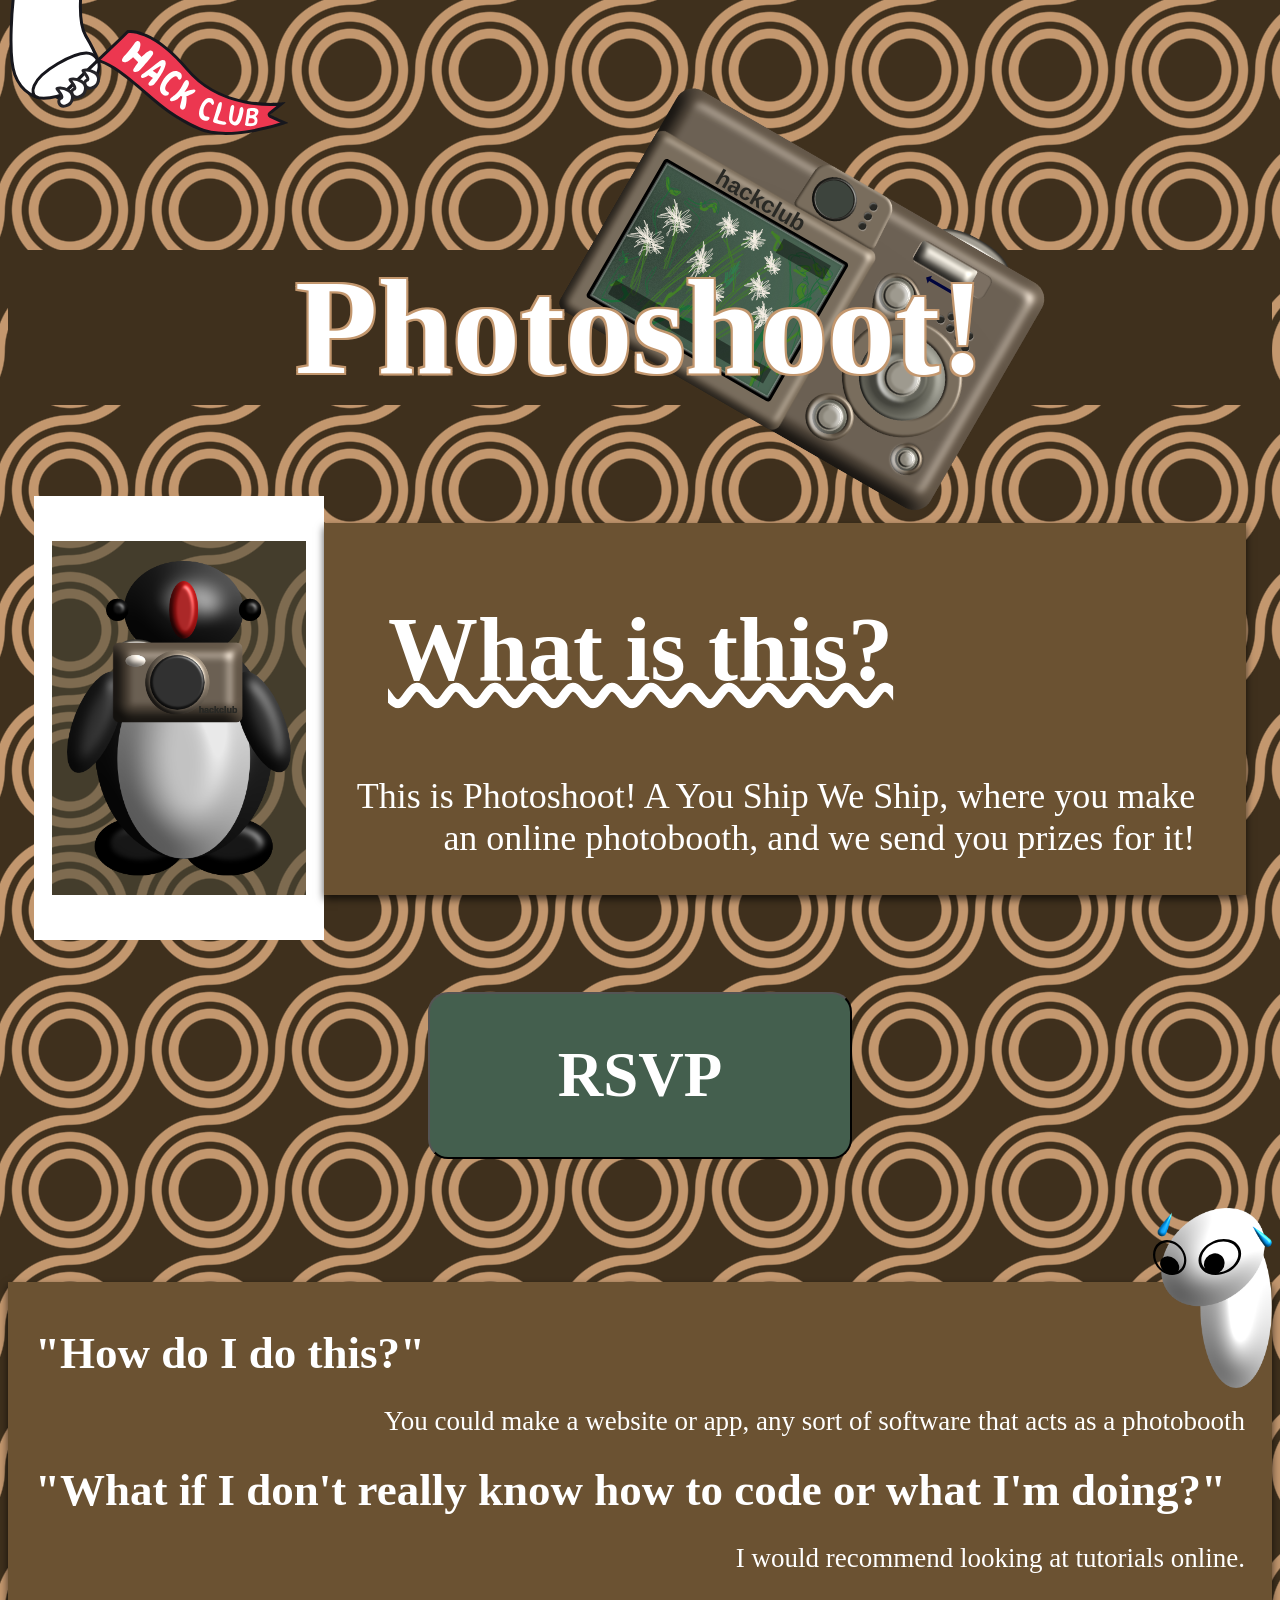
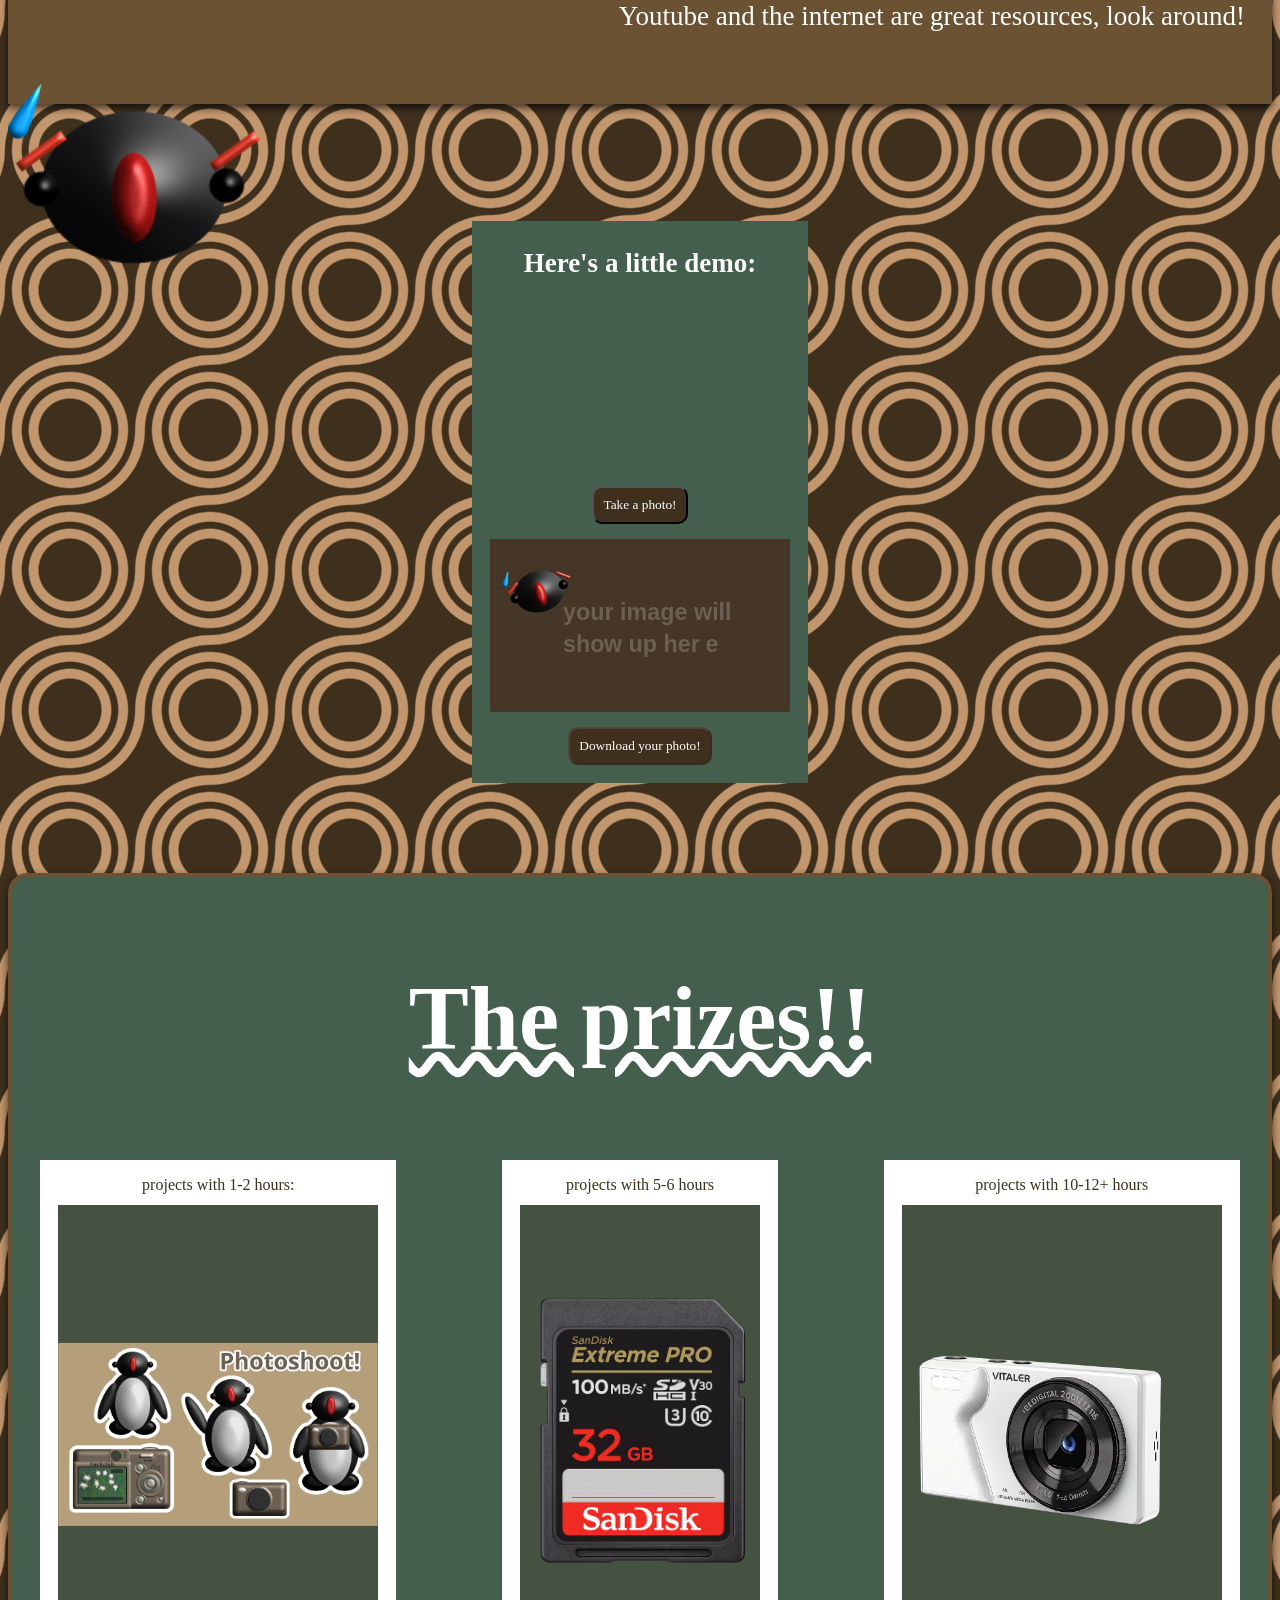
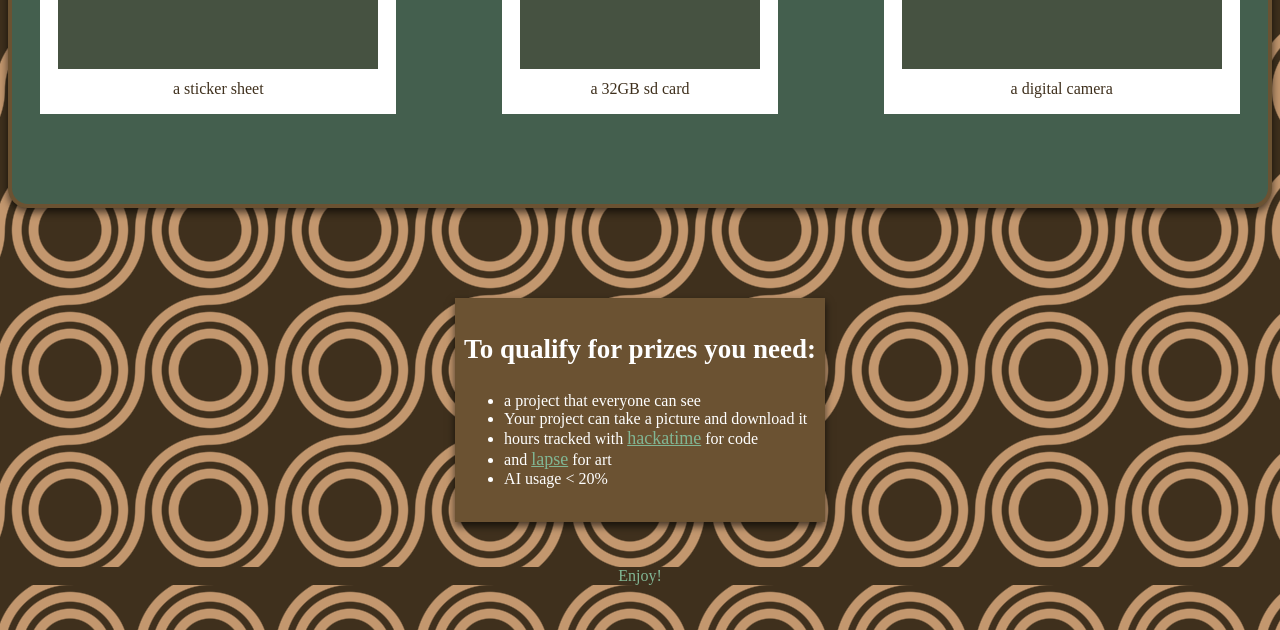
==== index.html @ 66757e3f "changed names to see if this fixes deployment" ====
<!DOCTYPE html>
<html lang="en">
    <head>
        <meta charset="UTF-8" />
        <meta name="viewport" content="width=device-width, initial-scale=1.0" />
        <title>Photoshoot!</title>
        <script src="camera.js" defer></script>
        <link rel="stylesheet" type="text/css" href="style.css" />
    </head>
    <body>
        <div id="hcflag">
            <a href="https://hackclub.com/">
                <img src="imgs/flag-orpheus-top.svg" alt="link to hackclub website"/>
            </a>
        </div>
        <div id="titleContainer">
            <h1>Photoshoot!</h1>
            <div id="camContainer">
                <img src="imgs/camera.svg"/>
            </div>
        </div>           

        <div id="whatIsContainer">
        <div id="polaroidContainer">
            <img src="imgs/polaroid.svg"/>
        </div>  
        <div id="whatIsText">          
            <h2>What is this?</h2>
            <p>This is Photoshoot! A You Ship We Ship, where you make an online photobooth, and we send you prizes for it!</p>
        </div>
        </div>
        <div id="centerBtn">
            <button id="rsvp">RSVP</button>   
        </div>  

        <div id="howContainer">
            <div id="howContainerImgO">
                <img src="imgs/orpheusWorry.svg"/>
            </div>
            <div id="howContainerText">
                <h3>"How do I do this?"</h3>
                <p>You could make a website or app, any sort of software that acts as a photobooth</p>
                <h3 >"What if I don't really know how to code or what I'm doing?"</h3>
                <p>I would recommend looking at tutorials online.</p>
                <p>Youtube and the internet are great resources, look around!</p>
            </div>
            <div id="howContainerImgP">
                <img src="imgs/polaroidWorry.svg"/>
            </div>
        </div>

        <div id="photobooth">
            <h3>Here's a little demo:</h3>
            <video id="video" autoplay playsinline></video>
            <button id="cameraBtn">Take a photo!</button>
            <canvas id="canvas"></canvas>
            <img src="imgs/placeholder.svg" id="photo" alt="Your photo will show up here"/>
            <button id="downloadBtn">Download your photo!</button>
        </div>

        <div id="prizeContainer">
            <h3>The prizes!!</h3>
            <div id="prizes">
                <div class="prize">
                    <p>projects with 1-2 hours:</p>
                    <img src="imgs/stickersheet.svg"/>
                    <p class="name">a sticker sheet</p>
                </div>
                <div class="prize">
                    <p>projects with 5-6 hours</p>
                    <img src="imgs/sdcard.png"/>
                    <p class="name">a 32GB sd card</p>
                </div>
                <div class="prize">
                    <p>projects with 10-12+ hours</p>
                    <img src="imgs/digicam.png"/>
                    <p class="name">a digital camera</p>
                </div>
            </div>
        </div>

        <div id="qualifyContainer">
            <h3>To qualify for prizes you need:</h3>
            <ul>
            <li>a project that everyone can see</li>
            <li>Your project can take a picture and download it</li>
            <li>hours tracked with <a href="https://hackatime.hackclub.com/">hackatime</a> for code</li>
            <li>and <a href="https://lapse.hackclub.com/">lapse</a> for art</li>
            <li>AI usage < 20%</li>
        </ul>
        </div>
        <div id="end">
            <p>Enjoy!</p>
        </div>
    </body>
</html>
---- style.css ----
@font-face {
    font-family: "Noto";
    src: url(/photoshoot/font/NotoSans-VariableFont_wdth,wght.ttf) format("truetype");
}

*{
    font-family: "Noto";
}

canvas {
    display: none;
}

body {
    color: #ffffff;
  --s: 70px; /* control the size*/
  --c1: #c3976e;
  --c2: #3f301d;
  
  --_l: #0000 46%,var(--c1) 47% 53%,#0000 54%;
  background:
    radial-gradient(100% 100% at 100% 100%,var(--_l)) var(--s) var(--s),
    radial-gradient(100% 100% at 0    0   ,var(--_l)) var(--s) var(--s),
    radial-gradient(100% 100%,#0000 22%,var(--c1) 23% 29%, #0000 30% 34%,var(--c1) 35% 41%,#0000 42%),
    var(--c2);
  background-size: calc(var(--s)*2) calc(var(--s)*2);

  
}

#hcflag {
    margin-top: -10px;
}



h1 {
    font-size: 15vh;
    text-align: center;
    text-shadow: -2px -2px 0 #c3976e, 2px -2px 0 #c3976e,
          -2px 2px 0 #c3976e, 2px 2px 0 #c3976e; color: white;   
          z-index: 4;
}

#centerBtn {
    display: flex;
    justify-content: center;
    align-items: center;
    height: 20vh;
}
#rsvp {

    font-size: 7vh;
    font-weight: bolder;
    border-radius: 20px;
    align-items: center;
    background-color: #445F4E;
    padding: 5vh 10vw;
    color: #ffffff;
    transition: 200ms;
}
#rsvp:hover {
    background-color: #5f866d;
}

#titleContainer {
    position: relative;
    background-color: #3f301d;
    z-index: 0;
}

#camContainer {
    position: absolute;
    top: -10vh;
    right: 20vw;
    rotate: 30deg;
    z-index: -1;
}

#camContainer:hover {
    rotate: -20deg;
}

#camContainer img {
    max-height: fit-content;
    min-height: 30vh;
}

#whatIsContainer {
    margin-top: 5vh;
    margin-bottom: 5vh;
}

#polaroidContainer {
    display: grid;
    place-items: center;
    background-color: #4948388e;
    border: solid 2vh white;
    border-top: solid 5vh white;
    border-bottom: solid 5vh white;
    margin-left: 2vw;
}

#polaroidContainer img {
    max-height: 35vh;
    min-height: 30vh;
    display: inline;
}

#whatIsContainer {
    display: grid;
    grid-template-columns: 1fr 3fr;
}

#whatIsText{
    background-color: #6b5232;

    margin-right: 2vw;
    box-shadow: 0px 4px 8px 0px rgba(0, 0, 0, 0.664);
    margin-top: 3vh;
    margin-bottom: 5vh;
}
#whatIsText h2 {
    font-size: 10vh;
    text-align: left;
    margin-left: 5vw;
    text-decoration: underline wavy;
}

#whatIsText p {
    font-size: 4vh;
    text-align: right;
    margin-right: 4vw;
}

#prizeContainer {
    margin-top: 10vh;
    margin-bottom: 10vh;
    background-color: #445F4E;
    padding-bottom: 10vh;
    border-radius: 20px;
    border: #6b5232 0.5vh solid;
    box-shadow: 0px 4px 8px 0px rgba(0, 0, 0, 0.664);
}

#prizeContainer h3 {
    text-align: center;
    font-size: 10vh;
    text-decoration: underline wavy;
}

#prizes {
    display: grid;
    grid-template-columns: repeat(auto-fit, minmax(250px, 1fr));
    justify-items: center;
    gap: 1vh;
}
.prize {
    text-align: center;

    background-color: #4948388e;
    border: solid 2vh white;
    border-top: solid 5vh white;
    border-bottom: solid 5vh white;
}

.prize img {
    width: 100%;
    max-width: 25vw;
    height: 40vh;
    object-fit: contain;
}

.prize p {
    transform: translatey(-5vh);  
    color: #3f301d;  
}
p.name{
    transform: translateY(5vh);
}

#howContainer {
    margin-top: 10vh;
    margin-bottom: 10vh;
    position: relative;
    padding-top: 3vh;
    padding-bottom: 3vh;

}

#howContainerImgO{
    position: absolute;
    top: -10%;
    transform: translateY(0%);
}

#howContainerImgP{
    position: absolute;
    top: 90%;
    transform: translateY(0%);
} 

#howContainerImgP {
    left: 0;
}

#howContainerImgO{
    right: 0;
}

#howContainerImgO img{
    max-height: 30vh;
    min-height: 20vh;
}

#howContainerImgP img{
    max-height: 30vh;
    min-height: 20vh;
}

#howContainer h3{
    font-size: 5vh;
    font-weight: bolder;
    text-align: left;  
    margin-left: 3vh;  
    display: inline;
}

#howContainer p{
    font-size: 3vh;
    text-align: right;
    margin-right: 3vh;
}

#howContainerText {
    background-color: #6b5232;
    box-shadow: 0px 4px 8px 0px rgba(0, 0, 0, 0.664);
    padding-bottom: 5vh;
    padding-top: 5vh;
}



#qualifyContainer {
    background-color: #6b5232;
    margin-left: 2vw;
    box-shadow: 0px 4px 8px 0px rgba(0, 0, 0, 0.664);
    margin-top: 3vh;
    margin-bottom: 5vh;
    width: fit-content;
    flex-direction: column;
    margin: auto;
    padding-top: 1vh;
    padding-bottom: 2vh;
    padding-left: 1vh;
    padding-right: 1vh;
}

#qualifyContainer h3{
    font-size: 3vh;
}

#qualifyContainer a{
    font-size: 2vh;
    color: #81b694;
}

#photobooth {
    background-color: #445F4E;
    display: flex;
    width: fit-content;
    flex-direction: column;
    align-items: center;
    text-align: center;
    gap: 15px;
    margin: 0 auto;
    padding-left: 2vh;
    padding-right: 2vh;
    padding-bottom: 2VH;
}

#photobooth h3{
    font-size: 3VH;
}

#photobooth button{
    padding: 1vh;
    border-radius: 10px;
    background-color: #3f301d;
    color: #ffffff;
    transition: 200ms;
}

#photobooth button:hover{
    background-color: #6b5232;
}

#end {
    text-align: center;
    margin-bottom: 5vh;
    margin-top: 5vh;
    color: #81b694;
    background-color: #3f301d;
}
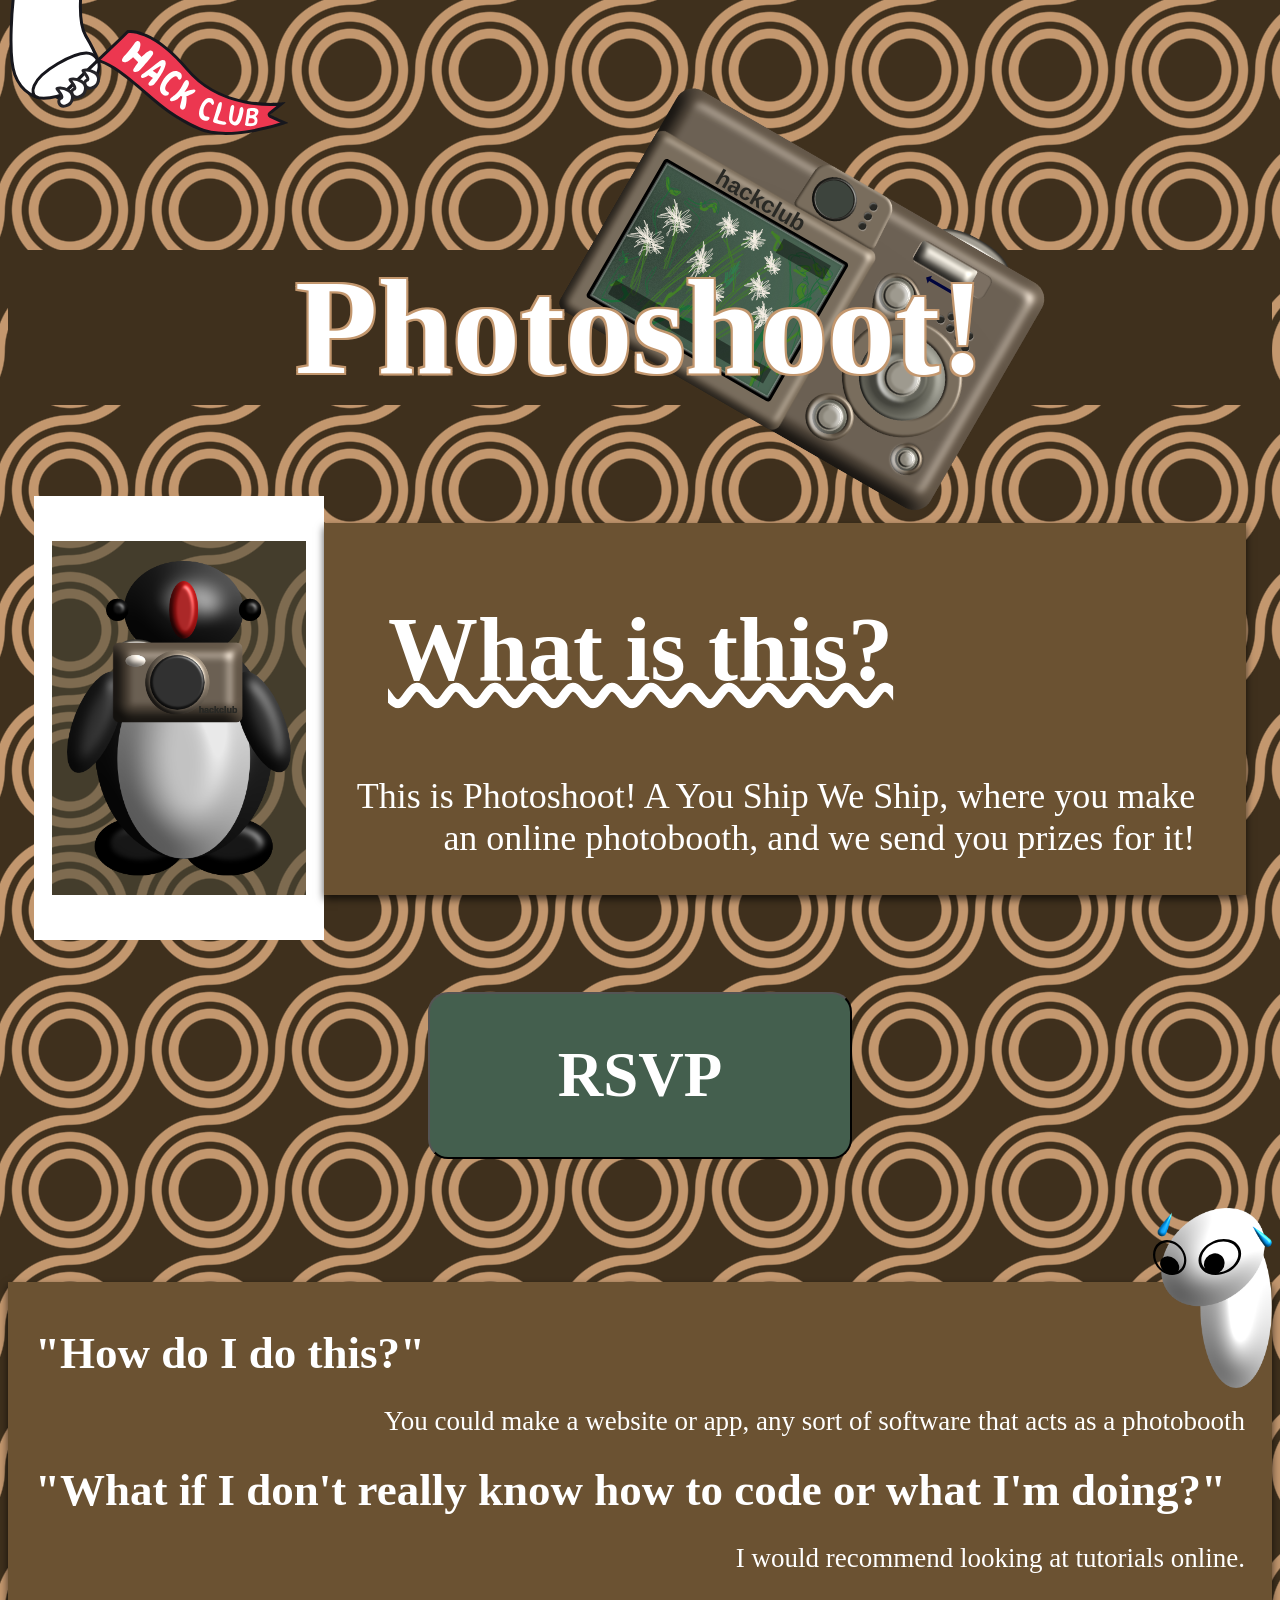
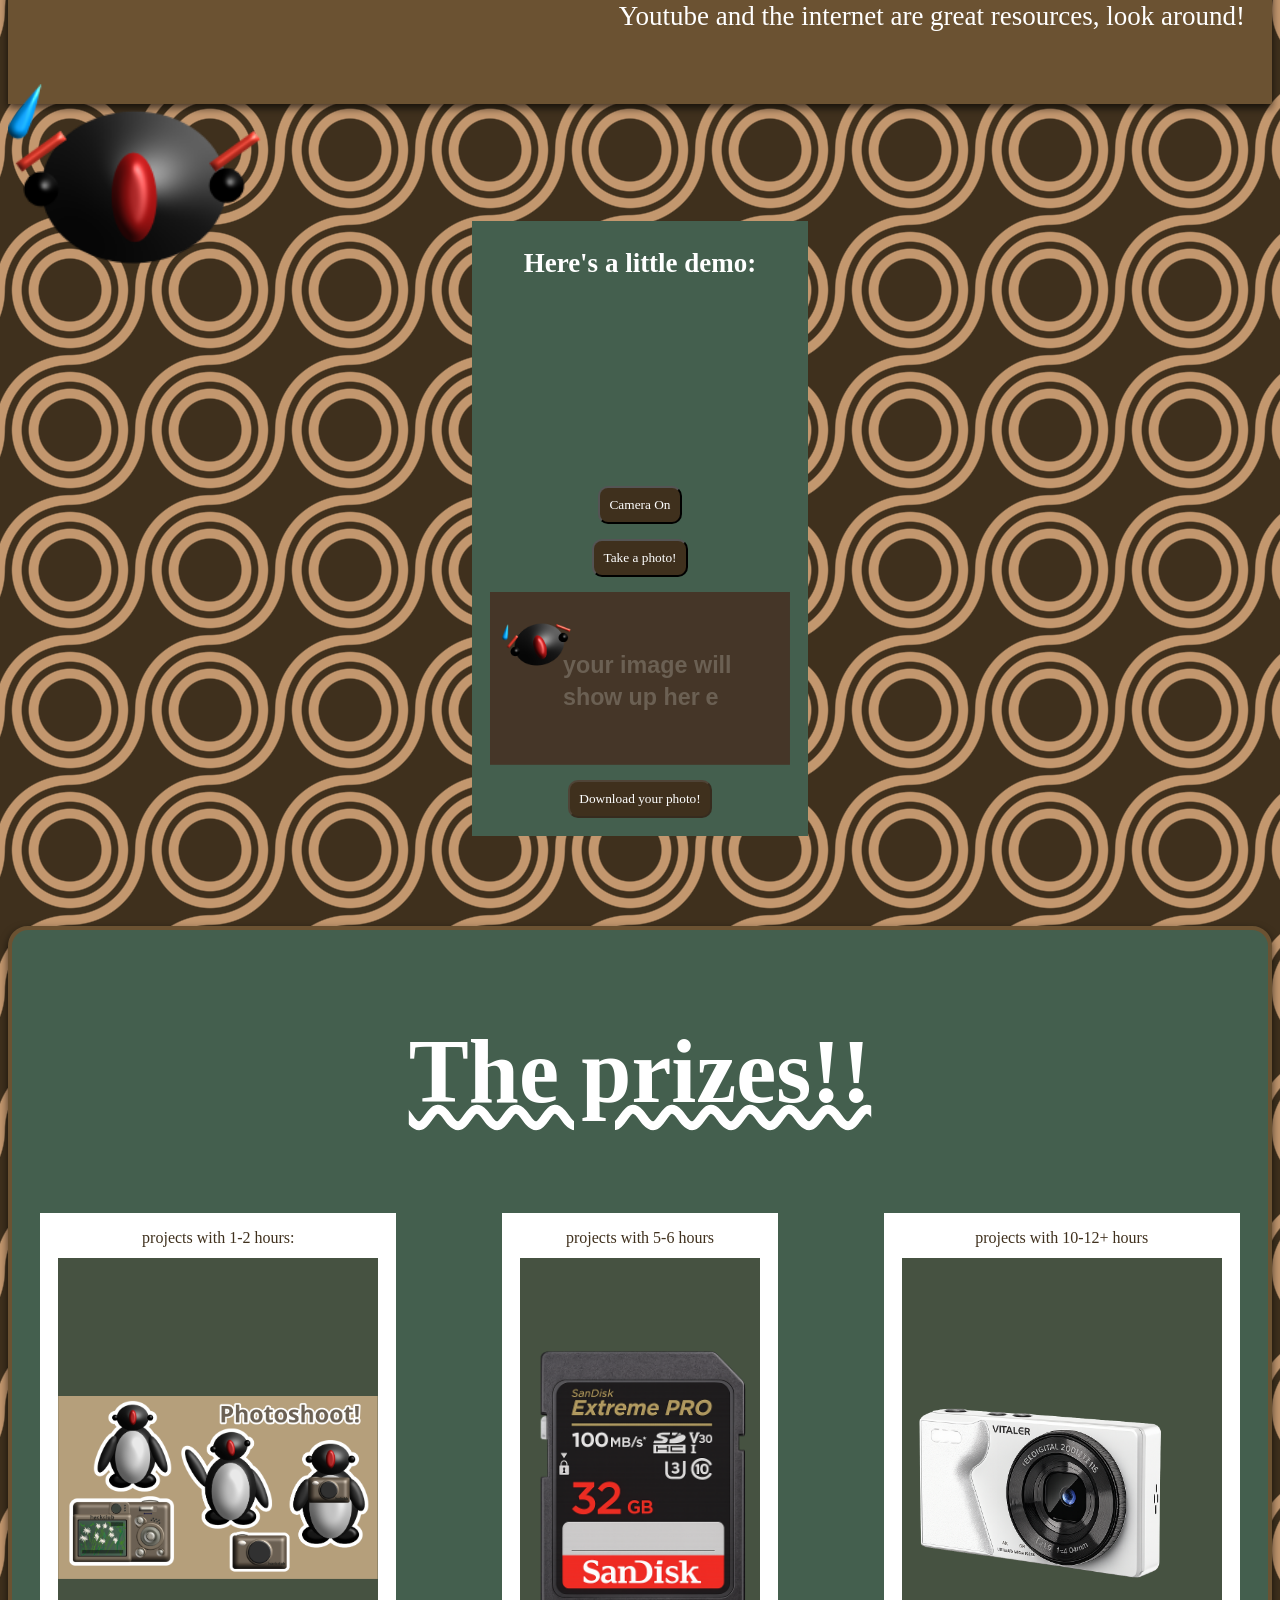
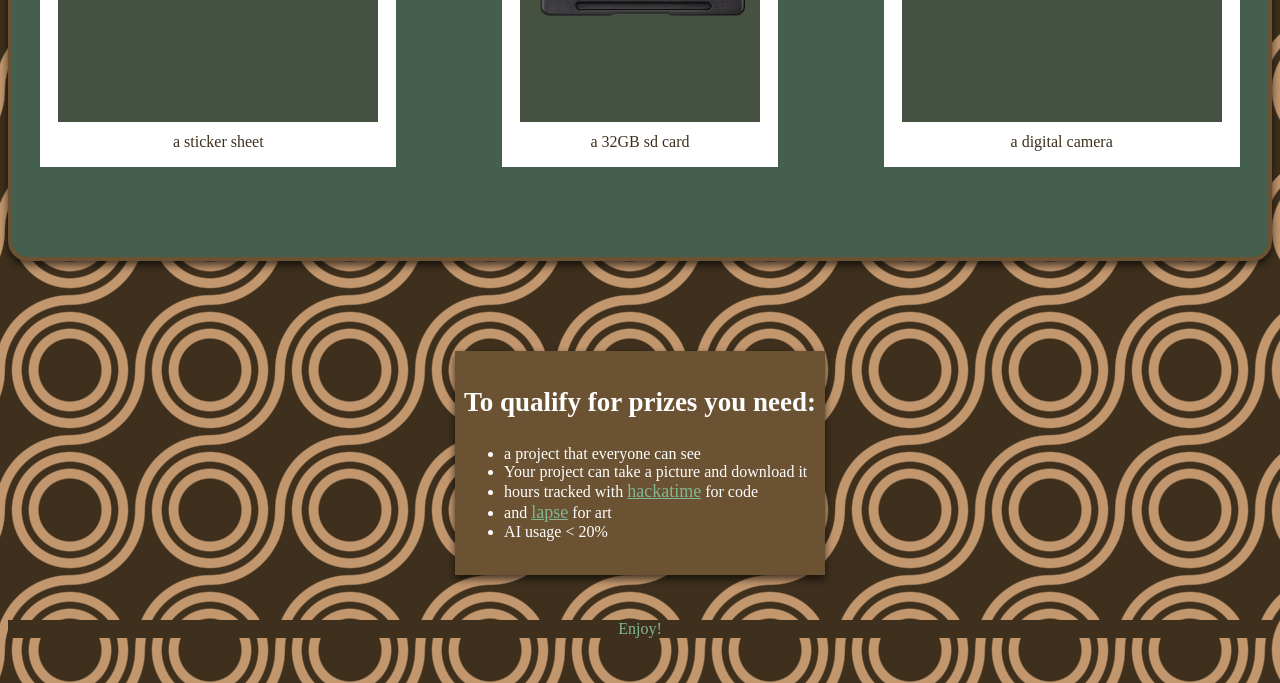
==== commit 5ddc9f9f: "should fix video issue" ====
--- a/index.html
+++ b/index.html
@@ -52,6 +52,7 @@
         <div id="photobooth">
             <h3>Here's a little demo:</h3>
             <video id="video" autoplay playsinline></video>
+            <button id="onBtn">Camera On</button>
             <button id="cameraBtn">Take a photo!</button>
             <canvas id="canvas"></canvas>
             <img src="imgs/placeholder.svg" id="photo" alt="Your photo will show up here"/>
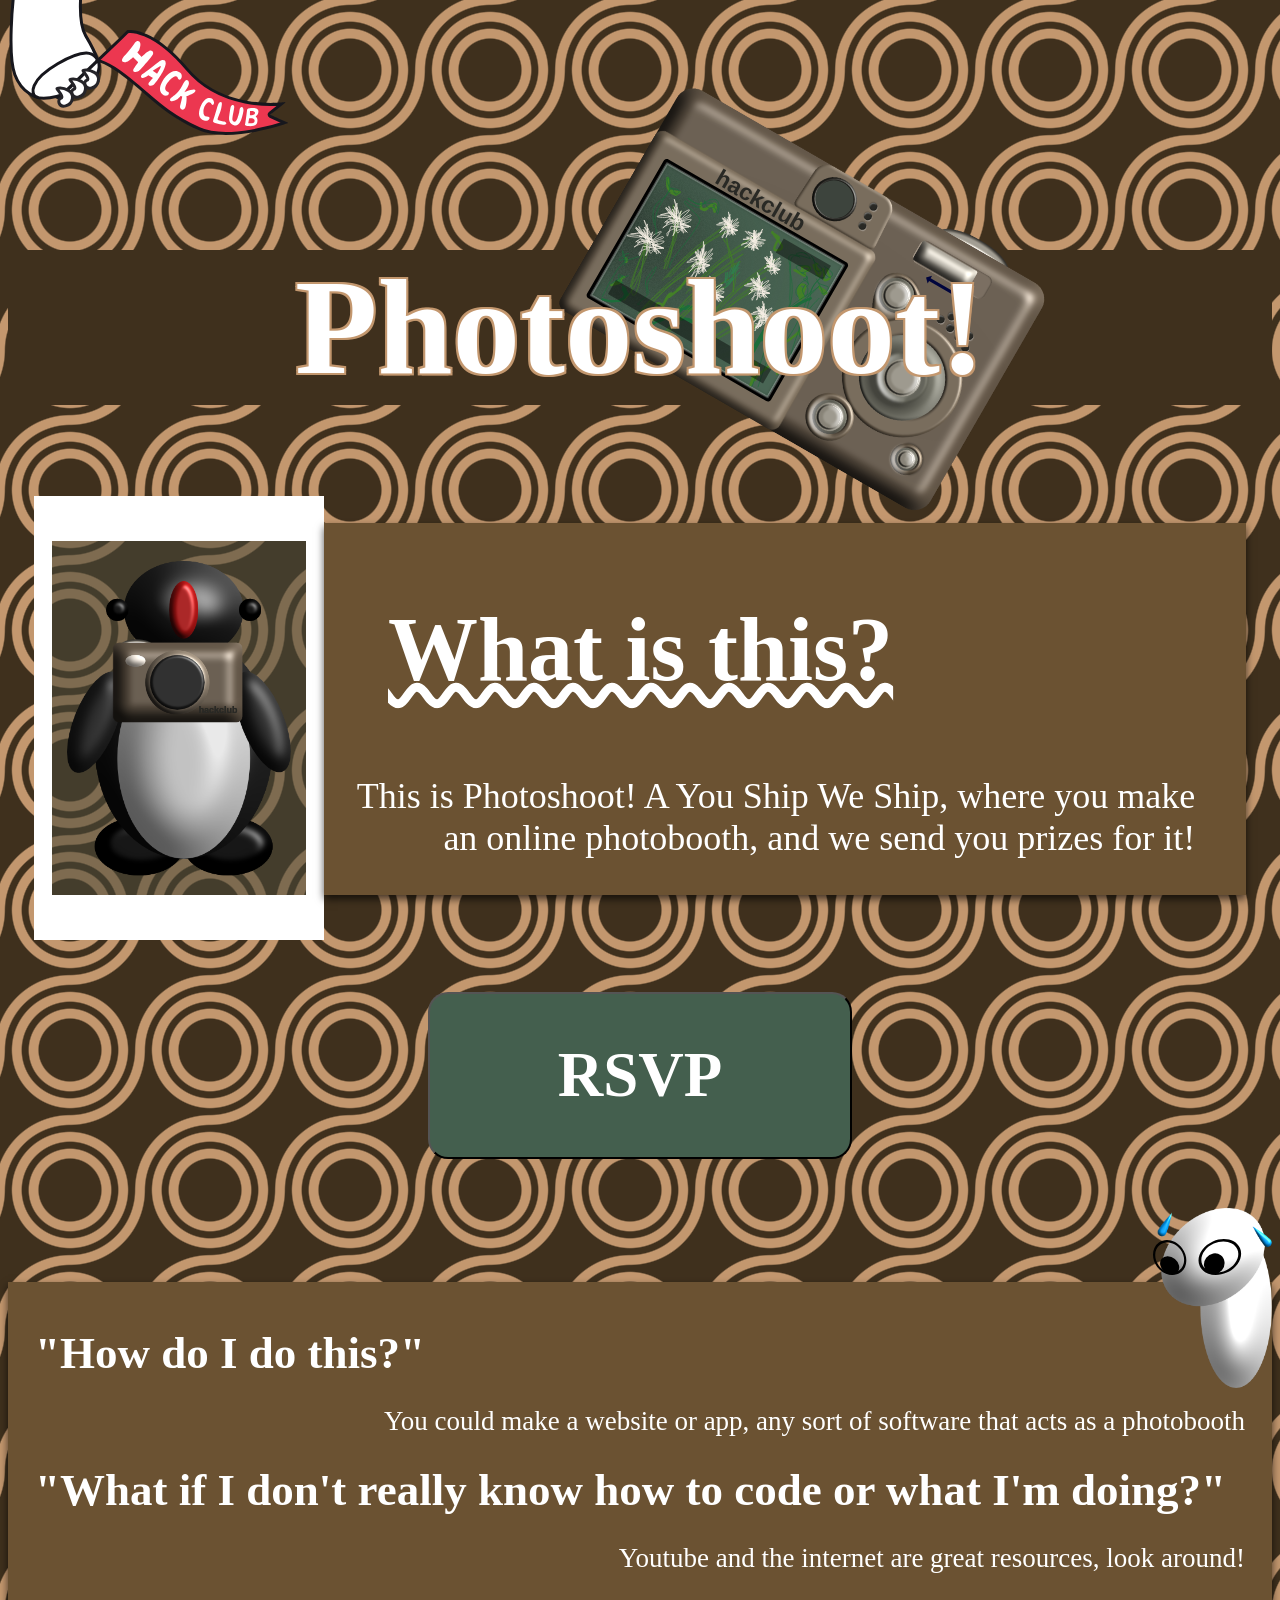
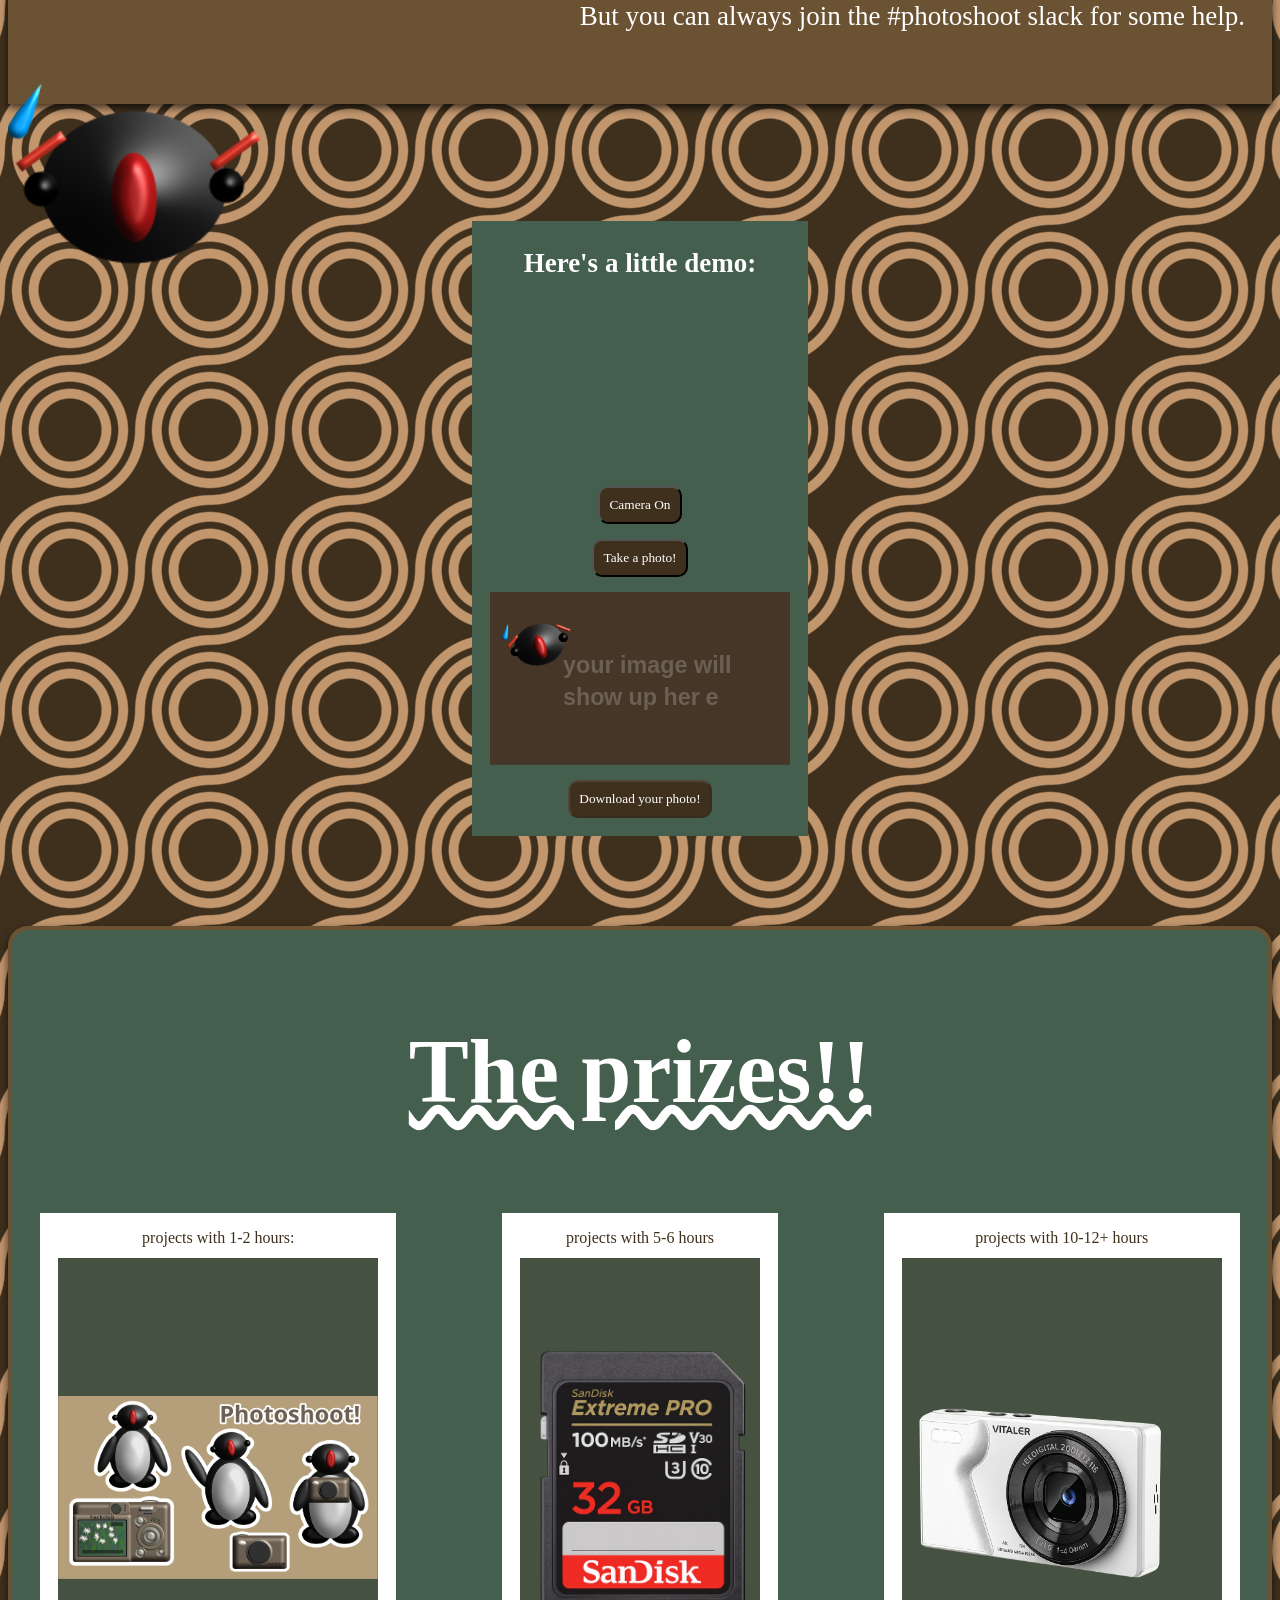
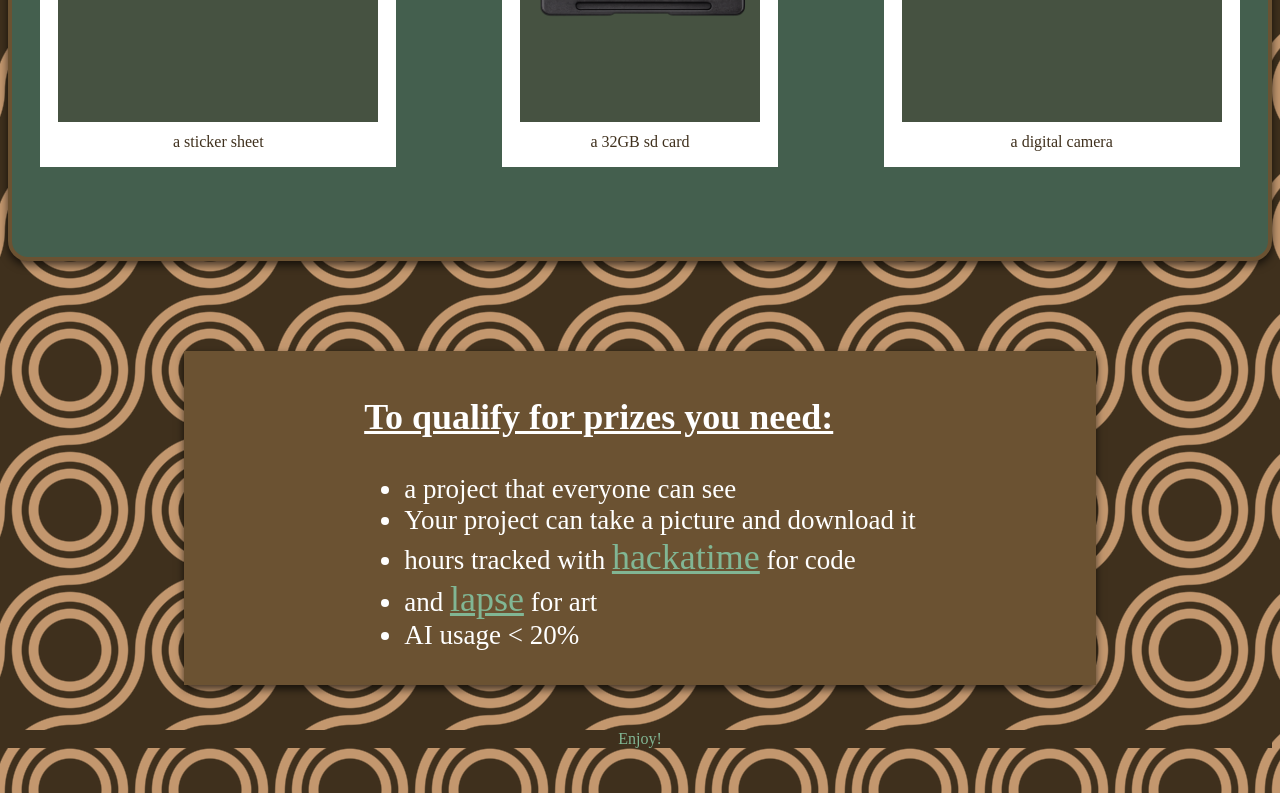
==== commit 404773d9: "demo time!!! (small style fixes)" ====
--- a/index.html
+++ b/index.html
@@ -4,7 +4,8 @@
         <meta charset="UTF-8" />
         <meta name="viewport" content="width=device-width, initial-scale=1.0" />
         <title>Photoshoot!</title>
-        <script src="camera.js" defer></script>
+        <link rel="icon" type="image/x-icon" href="/photoshoot/imgs/favicon.ico">
+        <script src="script.js" defer></script>
         <link rel="stylesheet" type="text/css" href="style.css" />
     </head>
     <body>
@@ -30,7 +31,7 @@
         </div>
         </div>
         <div id="centerBtn">
-            <button id="rsvp">RSVP</button>   
+            <button id="rsvp" onclick="window.location.href = 'https://rsvp.hackclub.community/photo-shoot'">RSVP</button>   
         </div>  
 
         <div id="howContainer">
@@ -41,8 +42,9 @@
                 <h3>"How do I do this?"</h3>
                 <p>You could make a website or app, any sort of software that acts as a photobooth</p>
                 <h3 >"What if I don't really know how to code or what I'm doing?"</h3>
-                <p>I would recommend looking at tutorials online.</p>
                 <p>Youtube and the internet are great resources, look around!</p>
+                <p>But you can always join the #photoshoot slack for some help.</p>
+                
             </div>
             <div id="howContainerImgP">
                 <img src="imgs/polaroidWorry.svg"/>
--- a/style.css
+++ b/style.css
@@ -75,6 +75,7 @@
     right: 20vw;
     rotate: 30deg;
     z-index: -1;
+    transition: 300ms;
 }
 
 #camContainer:hover {
@@ -252,16 +253,21 @@
     margin: auto;
     padding-top: 1vh;
     padding-bottom: 2vh;
-    padding-left: 1vh;
-    padding-right: 1vh;
+    padding-left: 20vh;
+    padding-right: 20vh;
 }
 
 #qualifyContainer h3{
+    font-size: 4vh;
+    text-decoration: underline;
+}
+
+#qualifyContainer li{
     font-size: 3vh;
 }
 
 #qualifyContainer a{
-    font-size: 2vh;
+    font-size: 4vh;
     color: #81b694;
 }
 
@@ -301,4 +307,4 @@
     margin-top: 5vh;
     color: #81b694;
     background-color: #3f301d;
-}+}
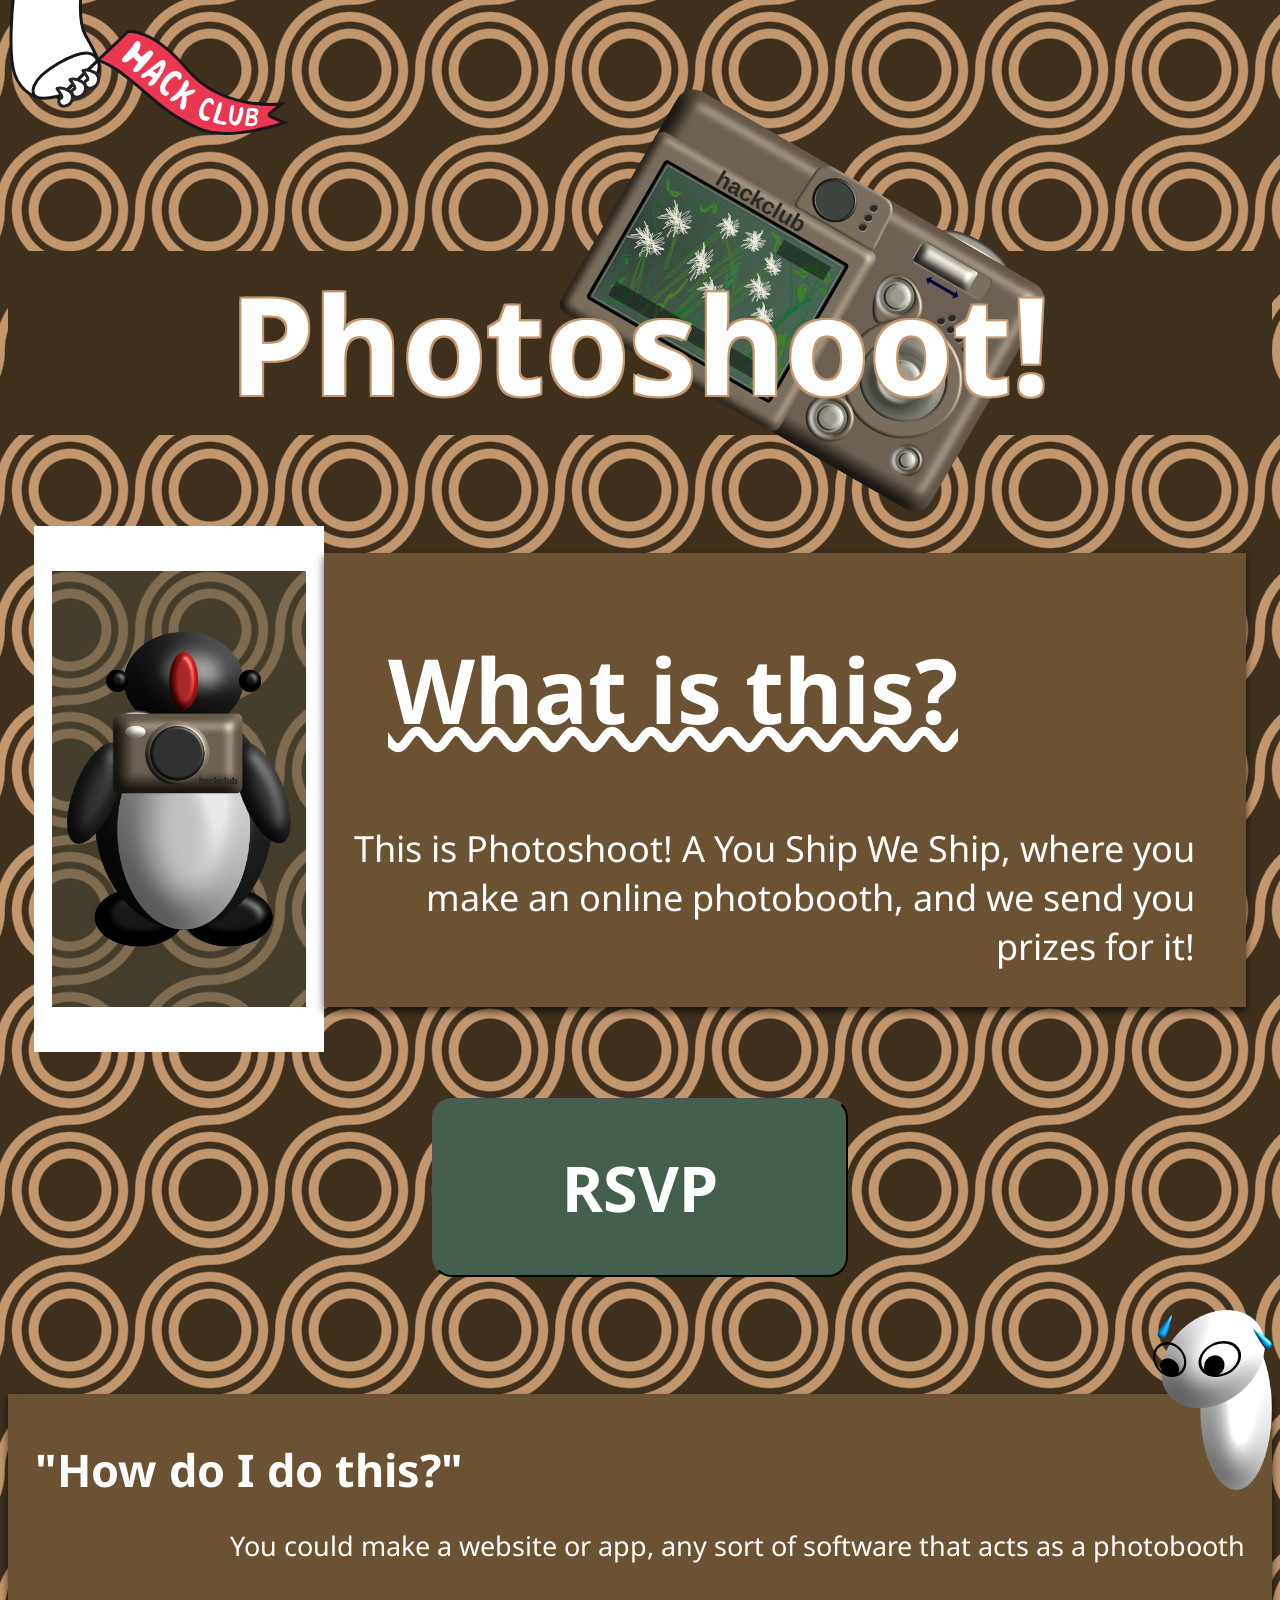
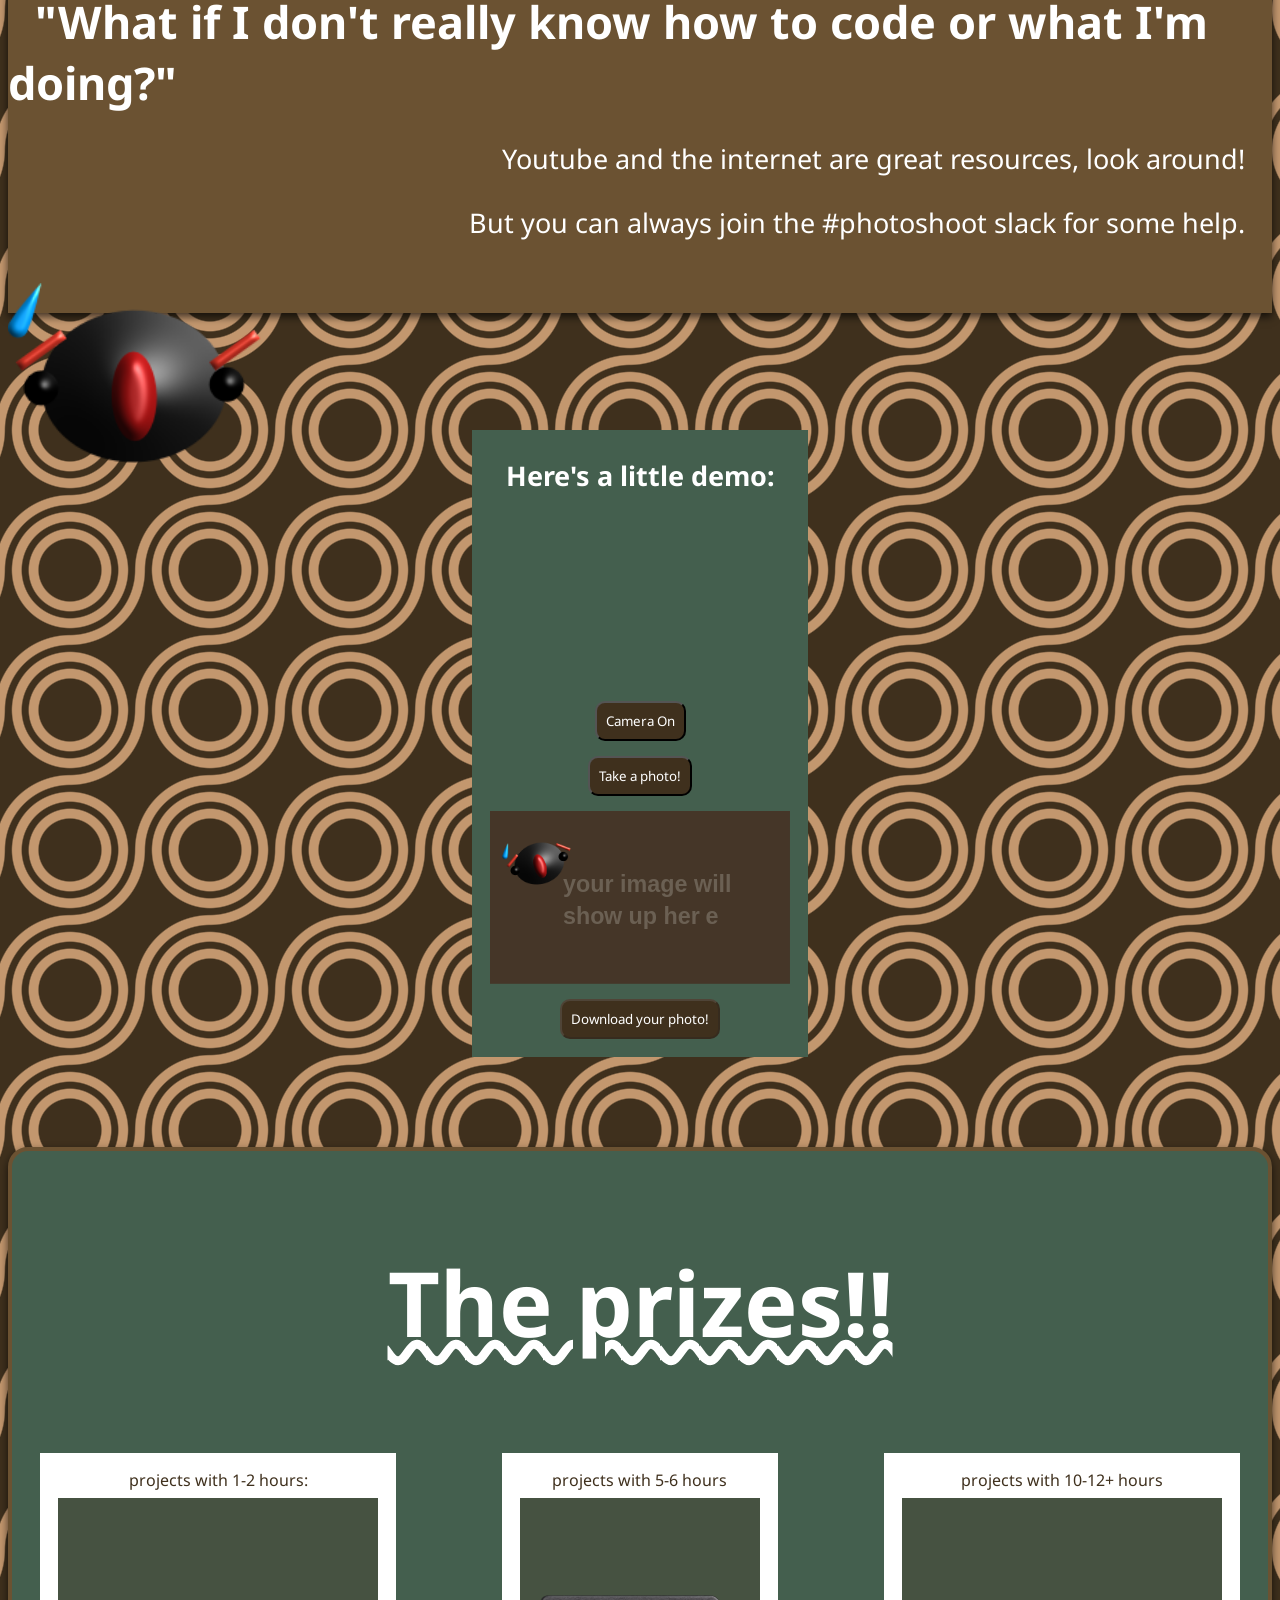
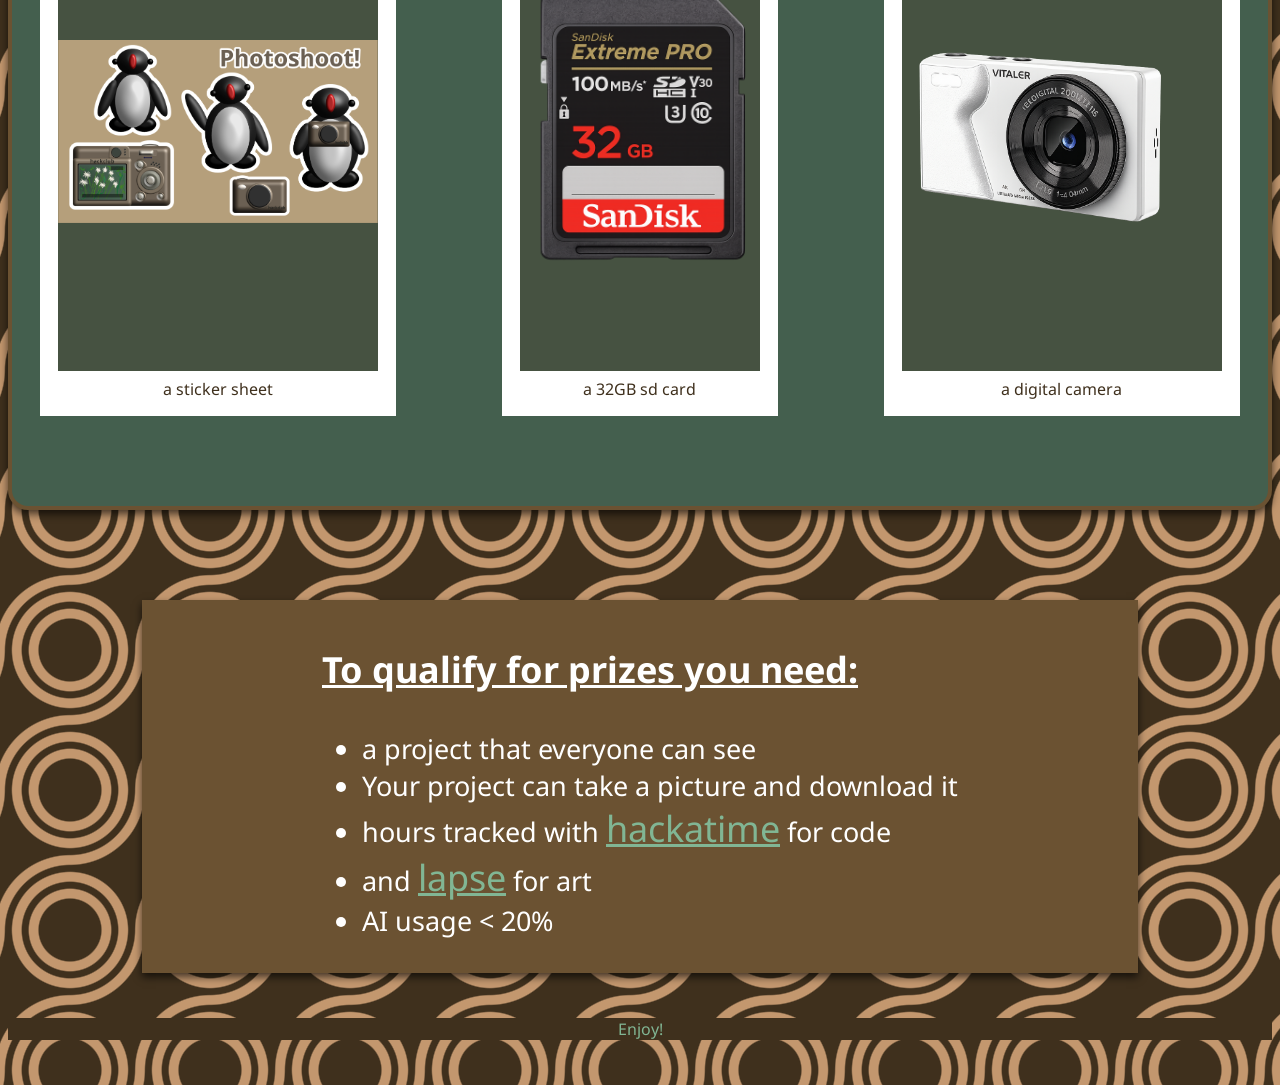
==== commit 39cffbe0: "fixing fonts and favicon hopefuly" ====
--- a/index.html
+++ b/index.html
@@ -4,7 +4,7 @@
         <meta charset="UTF-8" />
         <meta name="viewport" content="width=device-width, initial-scale=1.0" />
         <title>Photoshoot!</title>
-        <link rel="icon" type="image/x-icon" href="/photoshoot/imgs/favicon.ico">
+        <link rel="icon" type="image/x-icon" href="./favicon.ico">
         <script src="script.js" defer></script>
         <link rel="stylesheet" type="text/css" href="style.css" />
     </head>
--- a/style.css
+++ b/style.css
@@ -1,6 +1,6 @@
 @font-face {
     font-family: "Noto";
-    src: url(/photoshoot/font/NotoSans-VariableFont_wdth,wght.ttf) format("truetype");
+    src: url(./NotoSans.ttf) format("truetype");
 }
 
 *{
